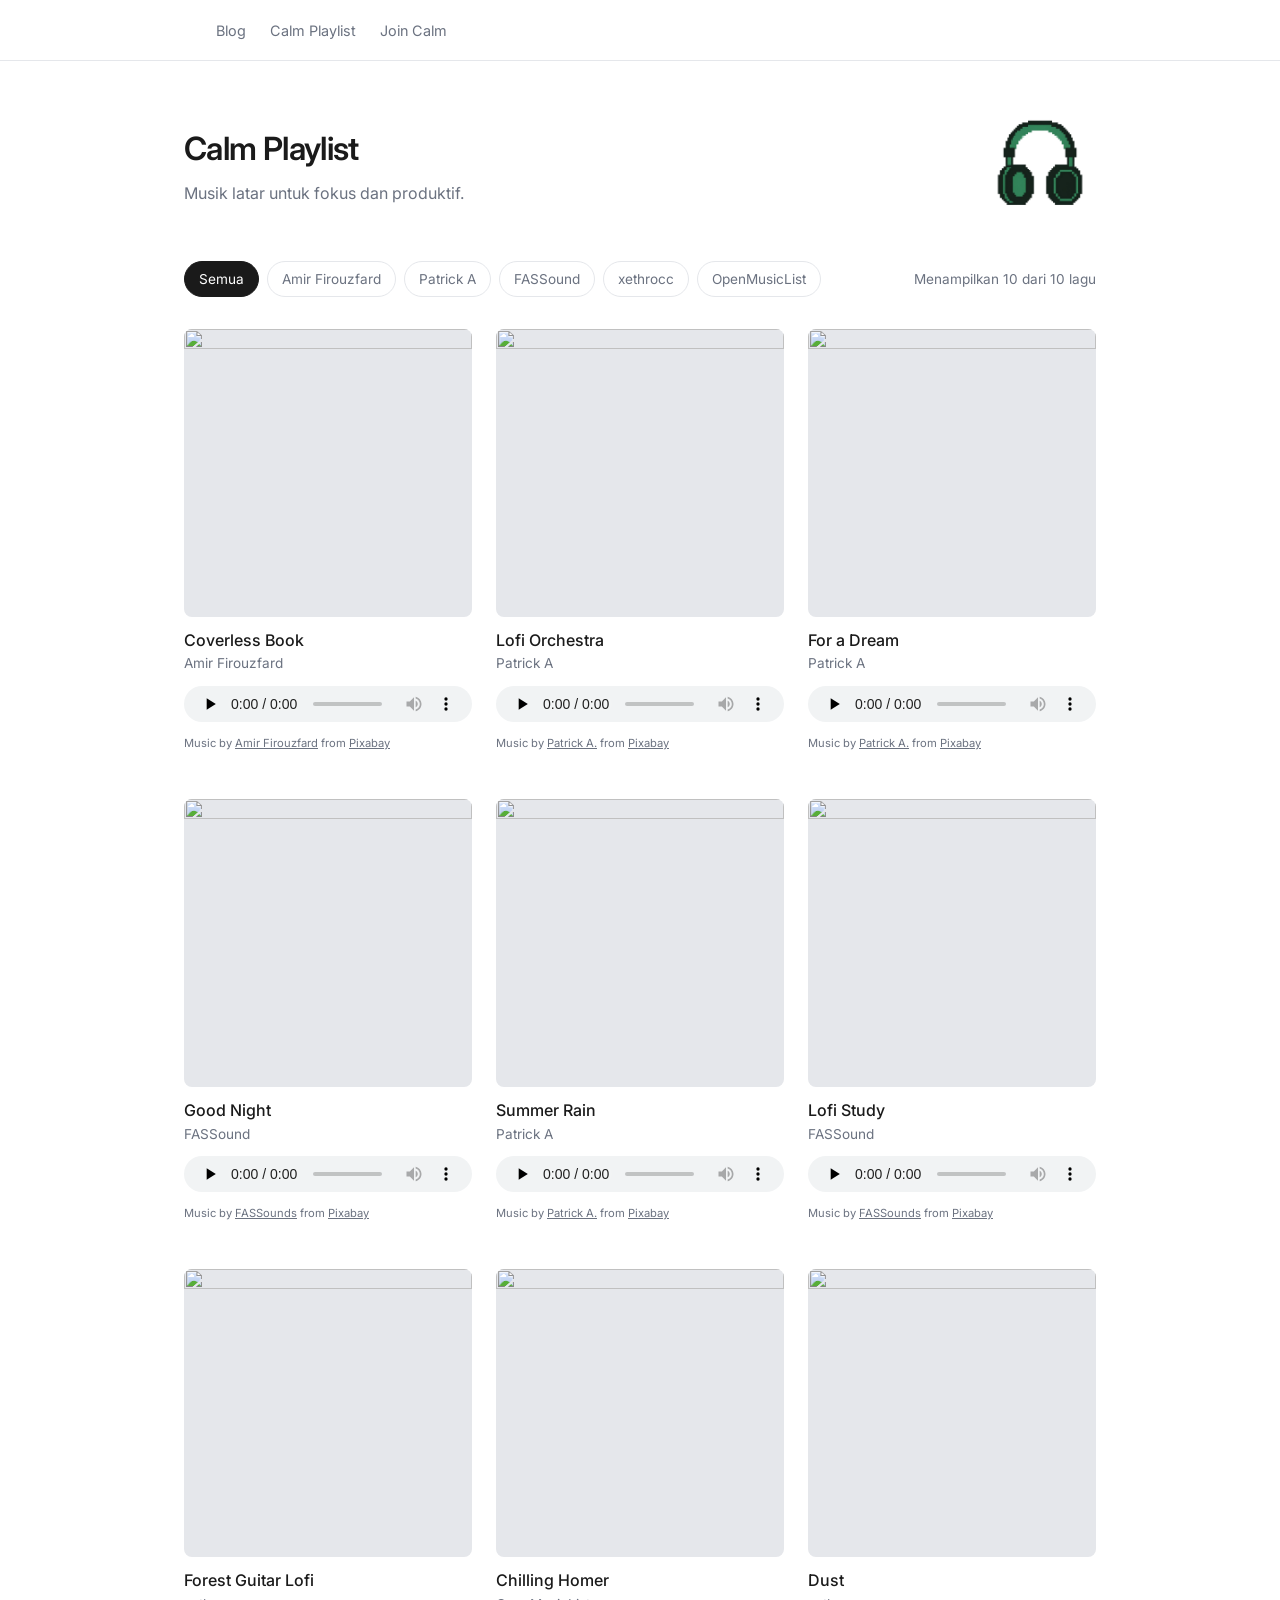
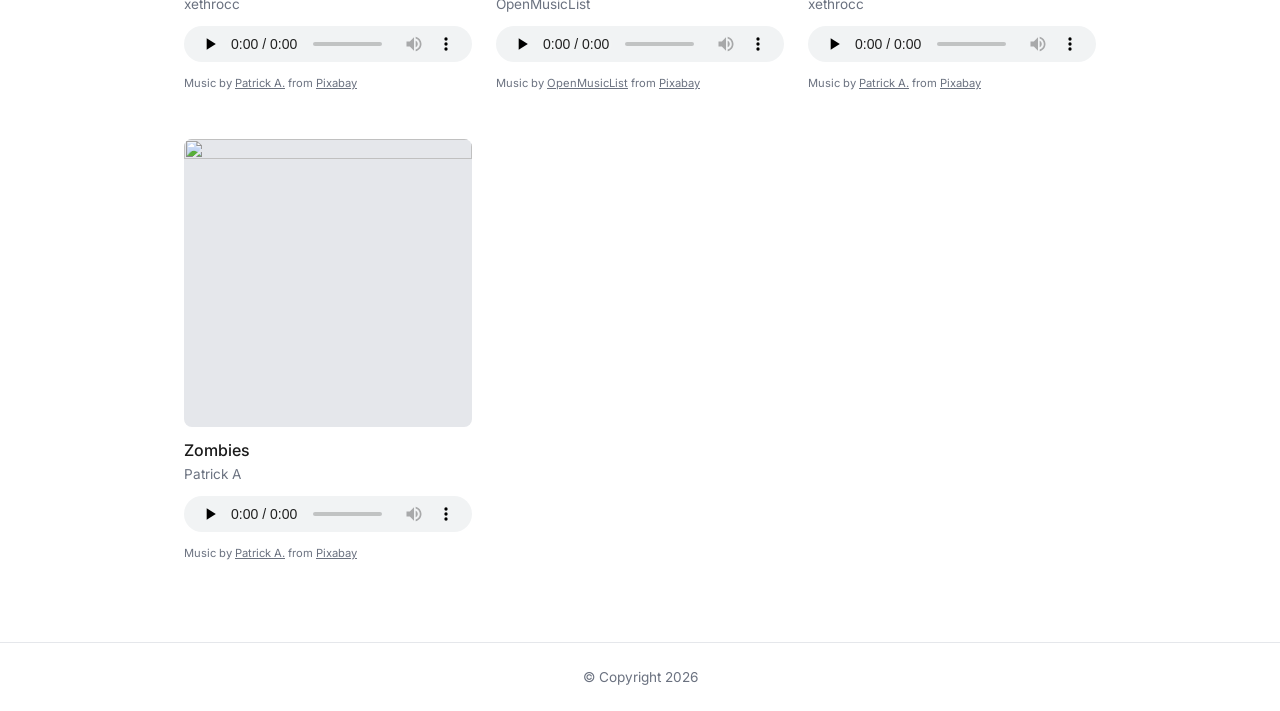
==== solution/index.html @ 6d9b3dfd "Refresh demo project from Calm Headphone to Calm Playlist" ====
<!DOCTYPE html>
<html lang="id">
  <head>
    <meta http-equiv="Content-Type" content="text/html;charset=UTF-8" />
    <meta name="viewport" content="width=device-width, initial-scale=1.0" />
    <title>Calm Playlist</title>

    <!-- Favicon -->
    <link rel="icon" href="assets/images/favicon/favicon.ico" sizes="any" />
    <link rel="icon" type="image/png" sizes="32x32" href="assets/images/favicon/favicon-32x32.png" />
    <link rel="icon" type="image/png" sizes="16x16" href="assets/images/favicon/favicon-16x16.png" />
    <link rel="apple-touch-icon" href="assets/images/favicon/apple-touch-icon.png" />
    <link rel="manifest" href="assets/images/favicon/site.webmanifest" />

    <!-- Own Styles -->
    <link rel="stylesheet" href="assets/styles/style.css" />

    <!-- Google Font -->
    <link rel="preconnect" href="https://fonts.googleapis.com" />
    <link rel="preconnect" href="https://fonts.gstatic.com" crossorigin />
    <link
      href="https://fonts.googleapis.com/css2?family=Inter:wght@400;500;600&display=swap"
      rel="stylesheet"
    />

    <!-- Own Scripts -->
    <script type="module" src="assets/scripts/script.js"></script>
  </head>
  <body>
    <a class="skip-link" href="#mainContent">Lewati ke konten utama</a>

    <header class="site-header">
      <div class="container header-content">
        <div class="brand">
          <a href="/" aria-label="Calm Playlist, kembali ke beranda">
            <img src="assets/images/calm-logo.png" alt="" />
          </a>
        </div>

        <nav aria-label="Navigasi utama">
          <ul id="navList" class="navlist">
            <li><a href="#blog">Blog</a></li>
            <li><a href="#playlist">Calm Playlist</a></li>
            <li><a href="#join">Join Calm</a></li>
          </ul>
        </nav>

        <button
          id="drawerButton"
          class="drawer-button"
          type="button"
          aria-label="Buka menu navigasi"
          aria-controls="navList"
          aria-expanded="false"
        >
          <span aria-hidden="true">☰</span>
        </button>
      </div>
    </header>

    <main id="mainContent">
      <div class="container">
        <section class="intro">
          <div>
            <h1>Calm Playlist</h1>
            <p>Musik latar untuk fokus dan produktif.</p>
          </div>

          <img
            class="intro__image"
            src="assets/images/headphone.png"
            alt=""
            width="500"
            height="500"
          />
        </section>

        <section class="toolbar" aria-labelledby="filterHeading">
          <h2 id="filterHeading" class="visually-hidden">Filter lagu berdasarkan artist</h2>

          <div id="filterBar" class="filter-bar" role="group" aria-labelledby="filterHeading"></div>
          <p id="resultInfo" class="result-info" role="status"></p>
        </section>

        <section aria-labelledby="listHeading">
          <h2 id="listHeading" class="visually-hidden">Daftar lagu</h2>

          <!-- Kosong dengan sengaja. Isinya dibuat oleh JavaScript. -->
          <div id="musicList" class="music-list"></div>
          <p id="emptyState" class="empty-state" hidden>Tidak ada lagu untuk artist ini.</p>
        </section>
      </div>
    </main>

    <footer class="site-footer">
      <div class="container">
        <p>&copy; Copyright 2026</p>
      </div>
    </footer>

    <!-- Ada di HTML sejak awal, disembunyikan dengan atribut [hidden]. -->
    <aside
      id="nowPlaying"
      class="now-playing"
      hidden
      aria-label="Sedang diputar"
      aria-live="polite"
    >
      <div class="container now-playing__content">
        <img id="nowPlayingArt" class="now-playing__art" src="" alt="" />
        <div class="now-playing__meta">
          <span id="nowPlayingLabel" class="now-playing__label">Sedang diputar</span>
          <strong id="nowPlayingTitle" class="now-playing__title"></strong>
          <span id="nowPlayingAuthor" class="now-playing__author"></span>
        </div>

        <button id="nowPlayingToggle" class="now-playing__toggle" type="button">
          <span id="nowPlayingIcon" aria-hidden="true">⏸</span>
          <span id="nowPlayingToggleText">Jeda</span>
        </button>
      </div>
    </aside>

    <!--
      See: <template>: The Content Template element
      https://developer.mozilla.org/en-US/docs/Web/HTML/Element/template
    -->
    <template id="musicItemTemplate">
      <!--
        Isi template disalin 10 kali, jadi memakai class, bukan id.
        Id harus unik dalam satu halaman.
      -->
      <article class="music-item" data-musicid="AUDIO_ID">
        <!-- alt kosong: gambar dekoratif, judulnya sudah ada sebagai teks -->
        <img class="music-item__art" src="" alt="" />
        <div class="music-item__body">
          <h3 class="music-item__title">AUDIO TITLE</h3>
          <p class="music-item__author">AUDIO AUTHOR</p>
          <audio class="music-item__audio" controls preload="none" src=""></audio>
          <p class="music-item__signature"></p>
        </div>
      </article>
    </template>
  </body>
</html>
---- solution/assets/styles/style.css ----
:root {
  --color-text: #1a1a1a;
  --color-muted: #6b7280;
  --color-line: #e5e7eb;
  --color-surface: #ffffff;
  --color-accent: #1a1a1a;

  --radius: 8px;
  --space: 16px;
}

* {
  margin: 0;
  padding: 0;
  box-sizing: border-box;
}

body {
  font-family: 'Inter', sans-serif;
  color: var(--color-text);
  background-color: var(--color-surface);
  line-height: 1.5;
}

img {
  display: block;
  max-width: 100%;
}

a {
  color: inherit;
}

:focus-visible {
  outline: 2px solid var(--color-accent);
  outline-offset: 2px;
  border-radius: 4px;
}

.skip-link {
  position: absolute;
  inset-block-start: 8px;
  inset-inline-start: 8px;
  z-index: 100; /* lihat daftar lapisan di atas */

  padding: 8px 16px;
  border-radius: var(--radius);
  color: var(--color-surface);
  background-color: var(--color-accent);
  text-decoration: none;

  transform: translateY(-200%);
}

.skip-link:focus-visible {
  transform: translateY(0);
}

.visually-hidden {
  position: absolute;
  width: 1px;
  height: 1px;
  margin: -1px;
  padding: 0;
  overflow: hidden;
  clip-path: inset(50%);
  white-space: nowrap;
}

.container {
  max-width: 960px;
  margin-inline: auto;
  padding-inline: 24px;
}

/* HEADER */
.site-header {
  border-block-end: 1px solid var(--color-line);
}

.header-content {
  display: flex;
  align-items: center;
  gap: 32px;
  padding-block: 16px;
}

.brand img {
  height: 28px;
  width: auto;
}

.navlist {
  display: flex;
  gap: 24px;
  list-style: none;
}

.navlist a {
  font-size: 0.9rem;
  color: var(--color-muted);
  text-decoration: none;
}

.navlist a:hover {
  color: var(--color-text);
}

.drawer-button {
  display: none;
  margin-inline-start: auto;
  padding: 4px 8px;
  border: 1px solid var(--color-line);
  border-radius: var(--radius);
  font-size: 1.1rem;
  background-color: transparent;
  cursor: pointer;
}

/* INTRO */
.intro {
  display: flex;
  align-items: center;
  justify-content: space-between;
  gap: 24px;

  padding-block: 48px 24px;
}

.intro__image {
  flex-shrink: 0;
  height: clamp(72px, 14vw, 112px);
  width: auto;
}

.intro h1 {
  font-size: 2rem;
  font-weight: 600;
  letter-spacing: -0.02em;
}

.intro p {
  margin-block-start: 8px;
  color: var(--color-muted);
}

/* TOOLBAR & FILTER */
.toolbar {
  display: flex;
  flex-wrap: wrap;
  align-items: center;
  justify-content: space-between;
  gap: var(--space);
  padding-block: 16px 32px;
}

.filter-bar {
  display: flex;
  flex-wrap: wrap;
  gap: 8px;
}

.filter-button {
  min-height: 36px;
  padding: 6px 14px;
  border: 1px solid var(--color-line);
  border-radius: 999px;
  font-family: inherit;
  font-size: 0.85rem;
  color: var(--color-muted);
  background-color: transparent;
  cursor: pointer;
}

/* Tanpa :not(), hover menimpa aturan tombol aktif karena spesifisitasnya lebih tinggi. */
.filter-button:not(.filter-button--active):hover {
  color: var(--color-text);
  border-color: var(--color-text);
  background-color: #f3f4f6;
}

.filter-button--active {
  color: var(--color-surface);
  background-color: var(--color-accent);
  border-color: var(--color-accent);
}

/* Tombol aktif memberi umpan balik hover ke arah berbeda */
.filter-button--active:hover {
  background-color: #404040;
  border-color: #404040;
}

.result-info {
  font-size: 0.85rem;
  color: var(--color-muted);
}

/* MUSIC LIST */
.music-list {
  display: grid;

  /* auto-fill menjaga jumlah kolom tetap sama; auto-fit akan membuat kartu melar. */
  grid-template-columns: repeat(auto-fill, minmax(240px, 1fr));
  gap: 32px 24px;

  /* Tanpa ini, tinggi kartu ikut kartu tertinggi dan berubah tiap filter diganti. */
  align-items: start;
}

/* Stacking context sendiri, agar kontrol <audio> tidak menimpa lapisan di atasnya. */
.music-item {
  position: relative;
  z-index: 1;
  isolation: isolate;
}

.music-item__art {
  width: 100%;
  aspect-ratio: 1;
  object-fit: cover;
  border-radius: var(--radius);
  background-color: var(--color-line);
}

.music-item__body {
  padding-block-start: 12px;
}

/* Judul dibatasi satu baris agar tinggi kartu tidak berubah-ubah */
.music-item__title {
  font-size: 1rem;
  font-weight: 500;
  line-height: 1.4;
  min-block-size: 1.4em;

  overflow: hidden;
  text-overflow: ellipsis;
  white-space: nowrap;
}

.music-item__author {
  margin-block-start: 2px;
  font-size: 0.85rem;
  color: var(--color-muted);
}

.music-item__audio {
  width: 100%;
  height: 36px;
  margin-block-start: 12px;
}

/* Panjang kredit berbeda tiap lagu, dibatasi dua baris agar tinggi kartu seragam. */
.music-item__signature {
  margin-block-start: 8px;
  font-size: 0.7rem;
  line-height: 1.4;
  color: var(--color-muted);

  display: -webkit-box;
  -webkit-box-orient: vertical;
  -webkit-line-clamp: 2;
  line-clamp: 2;
  overflow: hidden;
  min-block-size: 2.8em; /* 2 baris x line-height 1.4 */
}

.empty-state {
  padding-block: 48px;
  text-align: center;
  color: var(--color-muted);
}

/* NOW PLAYING */
.now-playing {
  position: fixed;
  inset-inline: 0;
  inset-block-end: 0;

  z-index: 50; /* lihat daftar lapisan di atas */
  isolation: isolate;

  background-color: var(--color-surface);
  border-block-start: 1px solid var(--color-line);
  box-shadow: 0 -1px 0 var(--color-line);
}

.now-playing__content {
  display: flex;
  align-items: center;
  gap: 12px;
  padding-block: 12px;
}

.now-playing__toggle {
  display: inline-flex;
  align-items: center;
  gap: 8px;

  margin-inline-start: auto;
  min-height: 36px;
  padding: 6px 16px;

  border: 1px solid var(--color-line);
  border-radius: 999px;

  font-family: inherit;
  font-size: 0.85rem;
  color: var(--color-text);
  background-color: transparent;
  cursor: pointer;
}

.now-playing__toggle:hover {
  border-color: var(--color-text);
  background-color: #f3f4f6;
}

.now-playing__art {
  width: 44px;
  height: 44px;
  object-fit: cover;
  border-radius: 6px;
  background-color: var(--color-line);
}

.now-playing__meta {
  display: flex;
  flex-direction: column;
  min-width: 0;
}

.now-playing__label {
  font-size: 0.7rem;
  text-transform: uppercase;
  letter-spacing: 0.06em;
  color: var(--color-muted);
}

.now-playing__title {
  font-size: 0.95rem;
  font-weight: 500;
}

.now-playing__author {
  font-size: 0.8rem;
  color: var(--color-muted);
}

/* Memberi ruang agar konten terakhir tidak tertutup Now Playing bar */
body.has-now-playing {
  padding-block-end: 88px;
}

/* FOOTER */
.site-footer {
  margin-block-start: 64px;
  padding-block: 24px;
  border-block-start: 1px solid var(--color-line);
  font-size: 0.85rem;
  color: var(--color-muted);
  text-align: center;
}

@media screen and (width <= 700px) {
  .drawer-button {
    display: inline-block;
  }

  .navlist {
    position: fixed;
    inset-block: 0 auto;
    inset-inline-start: 0;

    flex-direction: column;
    gap: 0;
    width: 220px;
    min-height: 100vh;
    padding: 24px;

    background-color: var(--color-surface);
    border-inline-end: 1px solid var(--color-line);

    /* lihat daftar lapisan di atas */
    z-index: 60;

    transform: translateX(-100%);
    transition: transform 200ms ease-in-out, visibility 200ms;

    /* Mengeluarkan link dari urutan Tab saat drawer tertutup. */
    visibility: hidden;
  }

  .navlist a {
    display: block;
    padding-block: 12px;
  }

  .navlist.open {
    transform: translateX(0);
    visibility: visible;
  }

  .toolbar {
    flex-direction: column;
    align-items: flex-start;
  }
}

@media (prefers-reduced-motion: reduce) {
  .navlist {
    transition: none;
  }
}
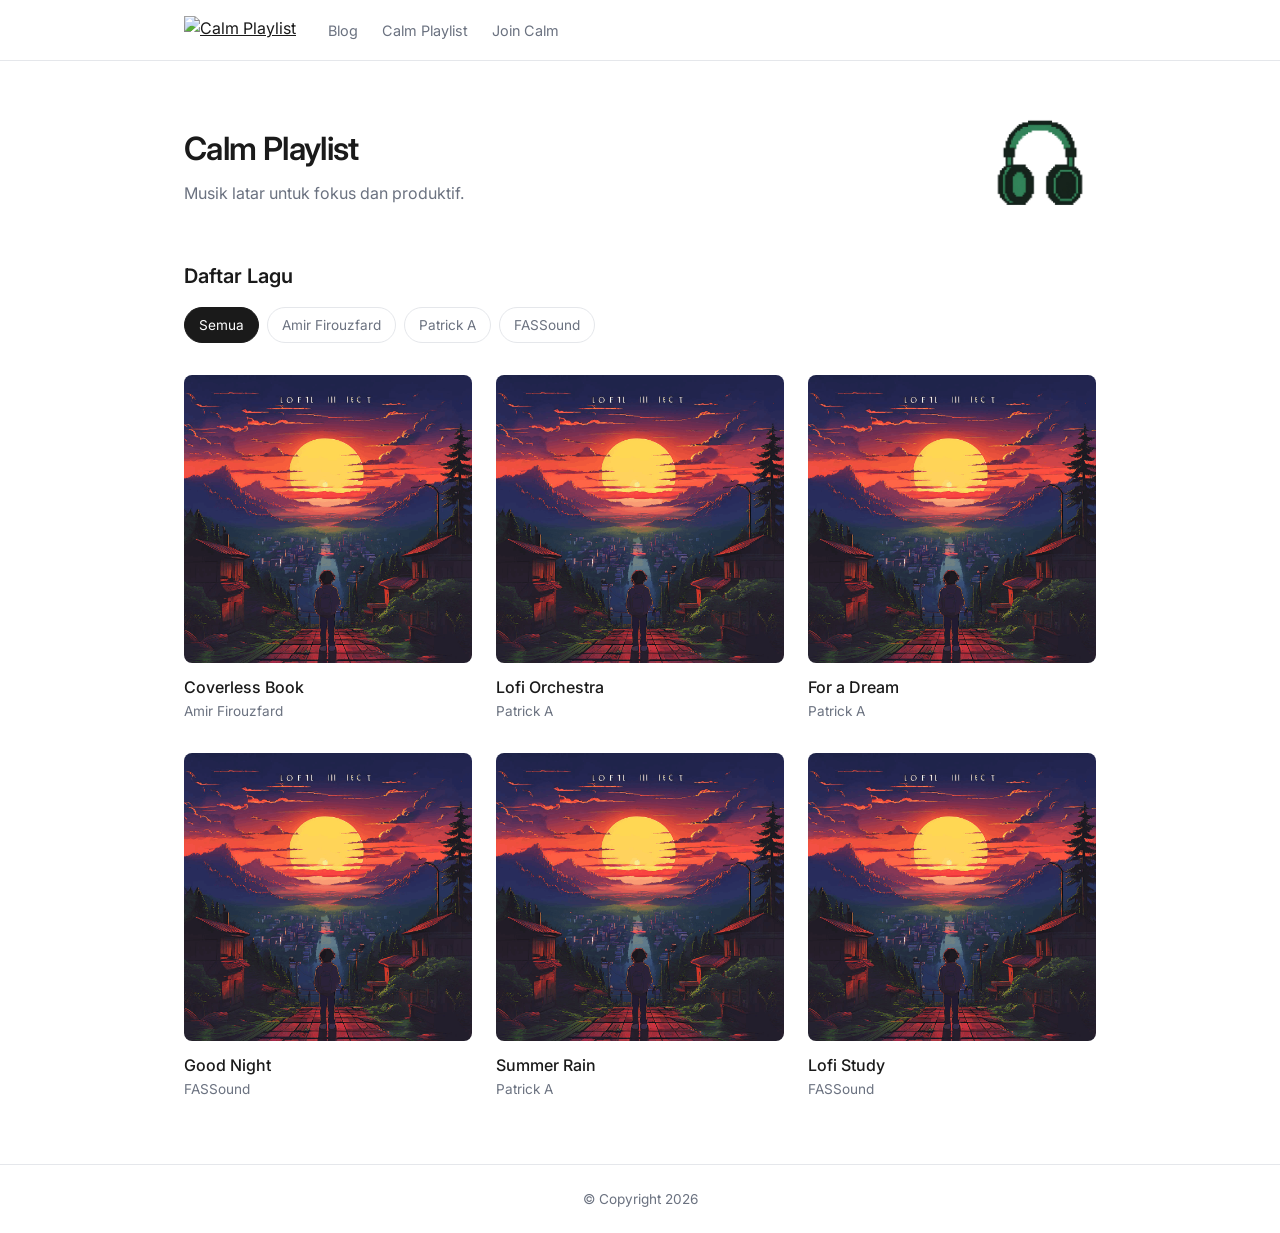
==== commit ddd22f97: "Refresh demo project from Calm Headphone to Calm Playlist" ====
--- a/solution/index.html
+++ b/solution/index.html
@@ -24,16 +24,14 @@
     />
 
     <!-- Own Scripts -->
-    <script type="module" src="assets/scripts/script.js"></script>
+    <script defer src="assets/scripts/script.js"></script>
   </head>
   <body>
-    <a class="skip-link" href="#mainContent">Lewati ke konten utama</a>
-
     <header class="site-header">
       <div class="container header-content">
         <div class="brand">
-          <a href="/" aria-label="Calm Playlist, kembali ke beranda">
-            <img src="assets/images/calm-logo.png" alt="" />
+          <a href="/">
+            <img src="assets/images/calm-logo.png" alt="Calm Playlist" />
           </a>
         </div>
 
@@ -58,8 +56,9 @@
       </div>
     </header>
 
-    <main id="mainContent">
+    <main>
       <div class="container">
+        <!-- Dua kolom: teks di kiri, gambar di kanan -->
         <section class="intro">
           <div>
             <h1>Calm Playlist</h1>
@@ -75,19 +74,90 @@
           />
         </section>
 
-        <section class="toolbar" aria-labelledby="filterHeading">
-          <h2 id="filterHeading" class="visually-hidden">Filter lagu berdasarkan artist</h2>
+        <section id="playlist" aria-labelledby="listHeading">
+          <h2 id="listHeading" class="section-title">Daftar Lagu</h2>
 
-          <div id="filterBar" class="filter-bar" role="group" aria-labelledby="filterHeading"></div>
-          <p id="resultInfo" class="result-info" role="status"></p>
-        </section>
+          <!-- Daftar filter, ditata berdampingan -->
+          <div
+            id="filterBar"
+            class="filter-bar"
+            role="group"
+            aria-label="Filter lagu berdasarkan author"
+          >
+            <button
+              class="filter-button filter-button--active"
+              type="button"
+              data-author="all"
+              aria-pressed="true"
+            >
+              Semua
+            </button>
+            <button
+              class="filter-button"
+              type="button"
+              data-author="Amir Firouzfard"
+              aria-pressed="false"
+            >
+              Amir Firouzfard
+            </button>
+            <button class="filter-button" type="button" data-author="Patrick A" aria-pressed="false">
+              Patrick A
+            </button>
+            <button class="filter-button" type="button" data-author="FASSound" aria-pressed="false">
+              FASSound
+            </button>
+          </div>
 
-        <section aria-labelledby="listHeading">
-          <h2 id="listHeading" class="visually-hidden">Daftar lagu</h2>
+          <!-- Daftar musik, ditata menjadi beberapa kolom -->
+          <div class="music-list">
+            <article class="music-item">
+              <img class="music-item__art" src="assets/images/cover.png" alt="" />
+              <div class="music-item__body">
+                <h3 class="music-item__title">Coverless Book</h3>
+                <p class="music-item__author">Amir Firouzfard</p>
+              </div>
+            </article>
 
-          <!-- Kosong dengan sengaja. Isinya dibuat oleh JavaScript. -->
-          <div id="musicList" class="music-list"></div>
-          <p id="emptyState" class="empty-state" hidden>Tidak ada lagu untuk artist ini.</p>
+            <article class="music-item">
+              <img class="music-item__art" src="assets/images/cover.png" alt="" />
+              <div class="music-item__body">
+                <h3 class="music-item__title">Lofi Orchestra</h3>
+                <p class="music-item__author">Patrick A</p>
+              </div>
+            </article>
+
+            <article class="music-item">
+              <img class="music-item__art" src="assets/images/cover.png" alt="" />
+              <div class="music-item__body">
+                <h3 class="music-item__title">For a Dream</h3>
+                <p class="music-item__author">Patrick A</p>
+              </div>
+            </article>
+
+            <article class="music-item">
+              <img class="music-item__art" src="assets/images/cover.png" alt="" />
+              <div class="music-item__body">
+                <h3 class="music-item__title">Good Night</h3>
+                <p class="music-item__author">FASSound</p>
+              </div>
+            </article>
+
+            <article class="music-item">
+              <img class="music-item__art" src="assets/images/cover.png" alt="" />
+              <div class="music-item__body">
+                <h3 class="music-item__title">Summer Rain</h3>
+                <p class="music-item__author">Patrick A</p>
+              </div>
+            </article>
+
+            <article class="music-item">
+              <img class="music-item__art" src="assets/images/cover.png" alt="" />
+              <div class="music-item__body">
+                <h3 class="music-item__title">Lofi Study</h3>
+                <p class="music-item__author">FASSound</p>
+              </div>
+            </article>
+          </div>
         </section>
       </div>
     </main>
@@ -97,49 +167,5 @@
         <p>&copy; Copyright 2026</p>
       </div>
     </footer>
-
-    <!-- Ada di HTML sejak awal, disembunyikan dengan atribut [hidden]. -->
-    <aside
-      id="nowPlaying"
-      class="now-playing"
-      hidden
-      aria-label="Sedang diputar"
-      aria-live="polite"
-    >
-      <div class="container now-playing__content">
-        <img id="nowPlayingArt" class="now-playing__art" src="" alt="" />
-        <div class="now-playing__meta">
-          <span id="nowPlayingLabel" class="now-playing__label">Sedang diputar</span>
-          <strong id="nowPlayingTitle" class="now-playing__title"></strong>
-          <span id="nowPlayingAuthor" class="now-playing__author"></span>
-        </div>
-
-        <button id="nowPlayingToggle" class="now-playing__toggle" type="button">
-          <span id="nowPlayingIcon" aria-hidden="true">⏸</span>
-          <span id="nowPlayingToggleText">Jeda</span>
-        </button>
-      </div>
-    </aside>
-
-    <!--
-      See: <template>: The Content Template element
-      https://developer.mozilla.org/en-US/docs/Web/HTML/Element/template
-    -->
-    <template id="musicItemTemplate">
-      <!--
-        Isi template disalin 10 kali, jadi memakai class, bukan id.
-        Id harus unik dalam satu halaman.
-      -->
-      <article class="music-item" data-musicid="AUDIO_ID">
-        <!-- alt kosong: gambar dekoratif, judulnya sudah ada sebagai teks -->
-        <img class="music-item__art" src="" alt="" />
-        <div class="music-item__body">
-          <h3 class="music-item__title">AUDIO TITLE</h3>
-          <p class="music-item__author">AUDIO AUTHOR</p>
-          <audio class="music-item__audio" controls preload="none" src=""></audio>
-          <p class="music-item__signature"></p>
-        </div>
-      </article>
-    </template>
   </body>
 </html>
--- a/solution/assets/styles/style.css
+++ b/solution/assets/styles/style.css
@@ -6,7 +6,6 @@
   --color-accent: #1a1a1a;
 
   --radius: 8px;
-  --space: 16px;
 }
 
 * {
@@ -35,36 +34,6 @@
   outline: 2px solid var(--color-accent);
   outline-offset: 2px;
   border-radius: 4px;
-}
-
-.skip-link {
-  position: absolute;
-  inset-block-start: 8px;
-  inset-inline-start: 8px;
-  z-index: 100; /* lihat daftar lapisan di atas */
-
-  padding: 8px 16px;
-  border-radius: var(--radius);
-  color: var(--color-surface);
-  background-color: var(--color-accent);
-  text-decoration: none;
-
-  transform: translateY(-200%);
-}
-
-.skip-link:focus-visible {
-  transform: translateY(0);
-}
-
-.visually-hidden {
-  position: absolute;
-  width: 1px;
-  height: 1px;
-  margin: -1px;
-  padding: 0;
-  overflow: hidden;
-  clip-path: inset(50%);
-  white-space: nowrap;
 }
 
 .container {
@@ -144,20 +113,19 @@
   color: var(--color-muted);
 }
 
-/* TOOLBAR & FILTER */
-.toolbar {
-  display: flex;
-  flex-wrap: wrap;
-  align-items: center;
-  justify-content: space-between;
-  gap: var(--space);
-  padding-block: 16px 32px;
+/* FILTER */
+.section-title {
+  font-size: 1.25rem;
+  font-weight: 600;
+  padding-block: 16px 0;
 }
 
 .filter-bar {
   display: flex;
   flex-wrap: wrap;
   gap: 8px;
+
+  padding-block: 16px 32px;
 }
 
 .filter-button {
@@ -191,11 +159,6 @@
   border-color: #404040;
 }
 
-.result-info {
-  font-size: 0.85rem;
-  color: var(--color-muted);
-}
-
 /* MUSIC LIST */
 .music-list {
   display: grid;
@@ -204,15 +167,8 @@
   grid-template-columns: repeat(auto-fill, minmax(240px, 1fr));
   gap: 32px 24px;
 
-  /* Tanpa ini, tinggi kartu ikut kartu tertinggi dan berubah tiap filter diganti. */
+  /* Tanpa ini, tinggi setiap kartu ikut kartu tertinggi dalam satu baris. */
   align-items: start;
-}
-
-/* Stacking context sendiri, agar kontrol <audio> tidak menimpa lapisan di atasnya. */
-.music-item {
-  position: relative;
-  z-index: 1;
-  isolation: isolate;
 }
 
 .music-item__art {
@@ -227,130 +183,15 @@
   padding-block-start: 12px;
 }
 
-/* Judul dibatasi satu baris agar tinggi kartu tidak berubah-ubah */
 .music-item__title {
   font-size: 1rem;
   font-weight: 500;
-  line-height: 1.4;
-  min-block-size: 1.4em;
-
-  overflow: hidden;
-  text-overflow: ellipsis;
-  white-space: nowrap;
 }
 
 .music-item__author {
   margin-block-start: 2px;
   font-size: 0.85rem;
   color: var(--color-muted);
-}
-
-.music-item__audio {
-  width: 100%;
-  height: 36px;
-  margin-block-start: 12px;
-}
-
-/* Panjang kredit berbeda tiap lagu, dibatasi dua baris agar tinggi kartu seragam. */
-.music-item__signature {
-  margin-block-start: 8px;
-  font-size: 0.7rem;
-  line-height: 1.4;
-  color: var(--color-muted);
-
-  display: -webkit-box;
-  -webkit-box-orient: vertical;
-  -webkit-line-clamp: 2;
-  line-clamp: 2;
-  overflow: hidden;
-  min-block-size: 2.8em; /* 2 baris x line-height 1.4 */
-}
-
-.empty-state {
-  padding-block: 48px;
-  text-align: center;
-  color: var(--color-muted);
-}
-
-/* NOW PLAYING */
-.now-playing {
-  position: fixed;
-  inset-inline: 0;
-  inset-block-end: 0;
-
-  z-index: 50; /* lihat daftar lapisan di atas */
-  isolation: isolate;
-
-  background-color: var(--color-surface);
-  border-block-start: 1px solid var(--color-line);
-  box-shadow: 0 -1px 0 var(--color-line);
-}
-
-.now-playing__content {
-  display: flex;
-  align-items: center;
-  gap: 12px;
-  padding-block: 12px;
-}
-
-.now-playing__toggle {
-  display: inline-flex;
-  align-items: center;
-  gap: 8px;
-
-  margin-inline-start: auto;
-  min-height: 36px;
-  padding: 6px 16px;
-
-  border: 1px solid var(--color-line);
-  border-radius: 999px;
-
-  font-family: inherit;
-  font-size: 0.85rem;
-  color: var(--color-text);
-  background-color: transparent;
-  cursor: pointer;
-}
-
-.now-playing__toggle:hover {
-  border-color: var(--color-text);
-  background-color: #f3f4f6;
-}
-
-.now-playing__art {
-  width: 44px;
-  height: 44px;
-  object-fit: cover;
-  border-radius: 6px;
-  background-color: var(--color-line);
-}
-
-.now-playing__meta {
-  display: flex;
-  flex-direction: column;
-  min-width: 0;
-}
-
-.now-playing__label {
-  font-size: 0.7rem;
-  text-transform: uppercase;
-  letter-spacing: 0.06em;
-  color: var(--color-muted);
-}
-
-.now-playing__title {
-  font-size: 0.95rem;
-  font-weight: 500;
-}
-
-.now-playing__author {
-  font-size: 0.8rem;
-  color: var(--color-muted);
-}
-
-/* Memberi ruang agar konten terakhir tidak tertutup Now Playing bar */
-body.has-now-playing {
-  padding-block-end: 88px;
 }
 
 /* FOOTER */
@@ -382,7 +223,7 @@
     background-color: var(--color-surface);
     border-inline-end: 1px solid var(--color-line);
 
-    /* lihat daftar lapisan di atas */
+    /* Drawer harus berada di atas konten halaman */
     z-index: 60;
 
     transform: translateX(-100%);
@@ -401,11 +242,6 @@
     transform: translateX(0);
     visibility: visible;
   }
-
-  .toolbar {
-    flex-direction: column;
-    align-items: flex-start;
-  }
 }
 
 @media (prefers-reduced-motion: reduce) {
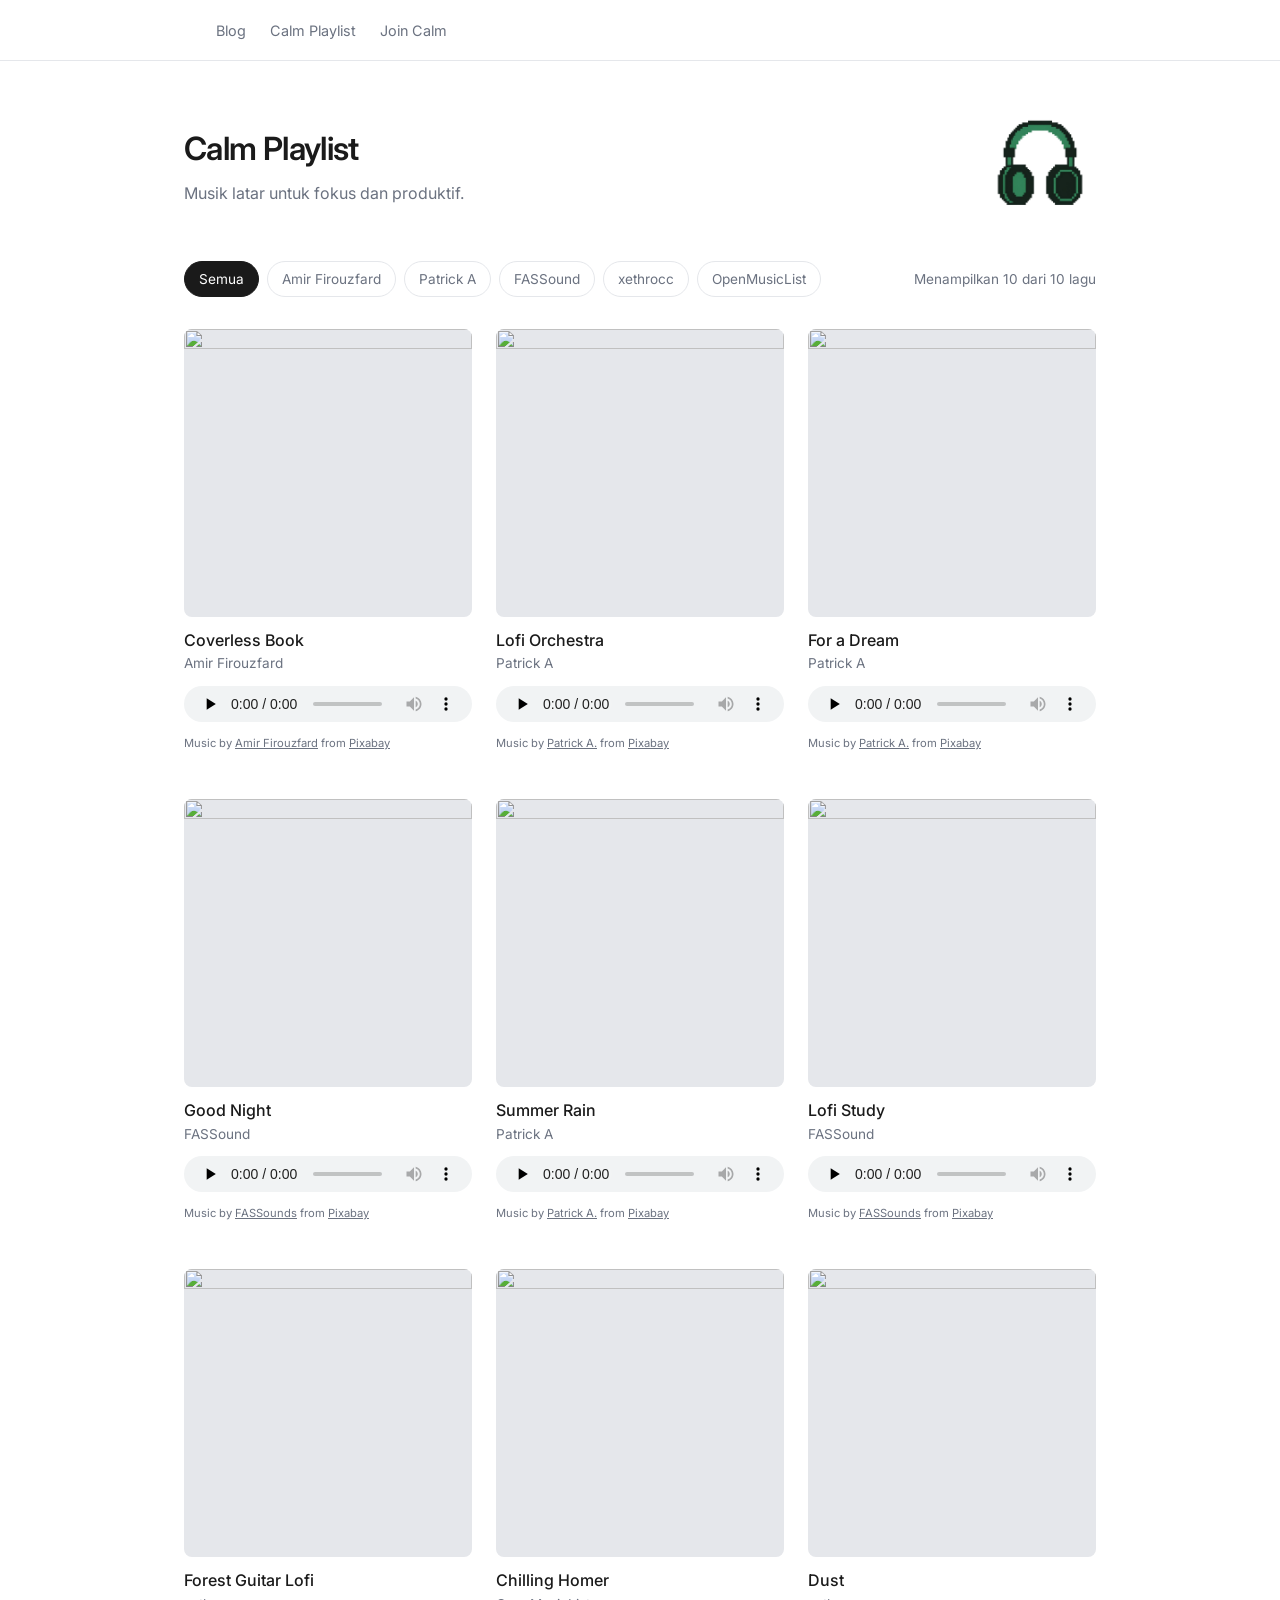
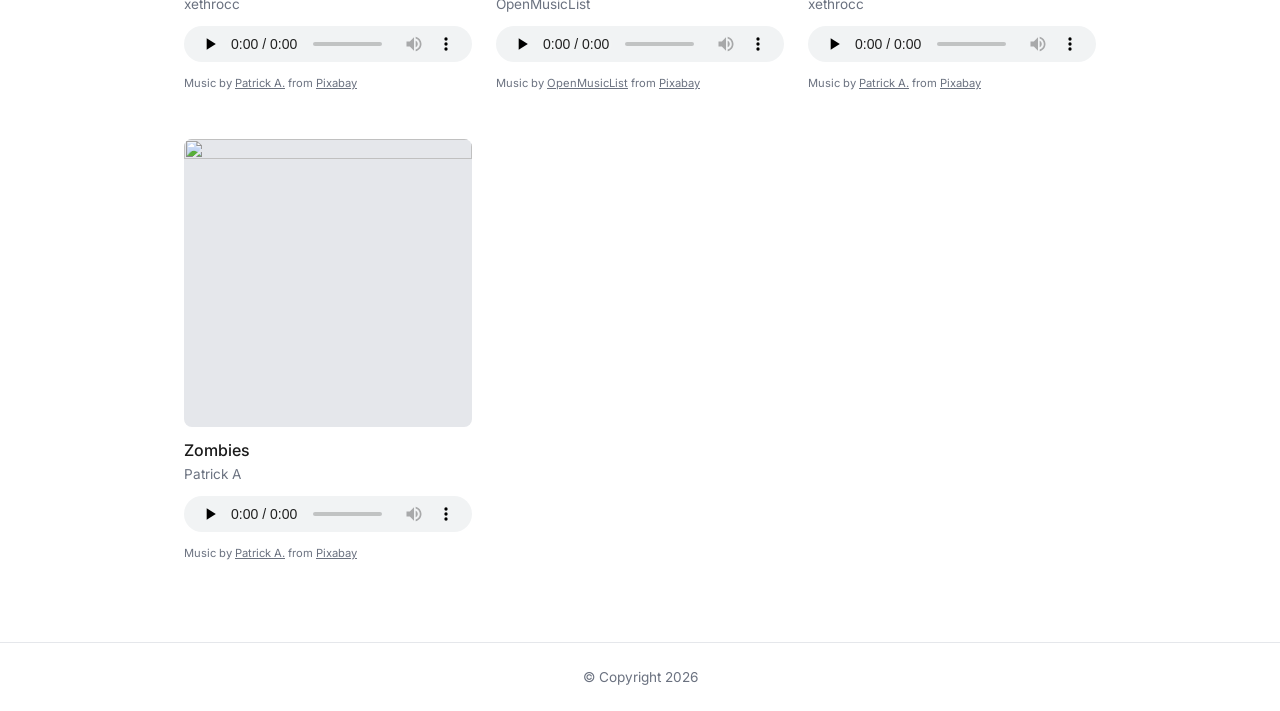
==== commit 4f89d5ca: "Merge pull request #5 from dicodingacademy/feat/calm-playlist-interaction-demo Refresh demo project " ====
--- a/solution/index.html
+++ b/solution/index.html
@@ -24,14 +24,16 @@
     />
 
     <!-- Own Scripts -->
-    <script defer src="assets/scripts/script.js"></script>
+    <script type="module" src="assets/scripts/script.js"></script>
   </head>
   <body>
+    <a class="skip-link" href="#mainContent">Lewati ke konten utama</a>
+
     <header class="site-header">
       <div class="container header-content">
         <div class="brand">
-          <a href="/">
-            <img src="assets/images/calm-logo.png" alt="Calm Playlist" />
+          <a href="/" aria-label="Calm Playlist, kembali ke beranda">
+            <img src="assets/images/calm-logo.png" alt="" />
           </a>
         </div>
 
@@ -56,9 +58,8 @@
       </div>
     </header>
 
-    <main>
+    <main id="mainContent">
       <div class="container">
-        <!-- Dua kolom: teks di kiri, gambar di kanan -->
         <section class="intro">
           <div>
             <h1>Calm Playlist</h1>
@@ -74,90 +75,19 @@
           />
         </section>
 
-        <section id="playlist" aria-labelledby="listHeading">
-          <h2 id="listHeading" class="section-title">Daftar Lagu</h2>
+        <section class="toolbar" aria-labelledby="filterHeading">
+          <h2 id="filterHeading" class="visually-hidden">Filter lagu berdasarkan artist</h2>
 
-          <!-- Daftar filter, ditata berdampingan -->
-          <div
-            id="filterBar"
-            class="filter-bar"
-            role="group"
-            aria-label="Filter lagu berdasarkan author"
-          >
-            <button
-              class="filter-button filter-button--active"
-              type="button"
-              data-author="all"
-              aria-pressed="true"
-            >
-              Semua
-            </button>
-            <button
-              class="filter-button"
-              type="button"
-              data-author="Amir Firouzfard"
-              aria-pressed="false"
-            >
-              Amir Firouzfard
-            </button>
-            <button class="filter-button" type="button" data-author="Patrick A" aria-pressed="false">
-              Patrick A
-            </button>
-            <button class="filter-button" type="button" data-author="FASSound" aria-pressed="false">
-              FASSound
-            </button>
-          </div>
+          <div id="filterBar" class="filter-bar" role="group" aria-labelledby="filterHeading"></div>
+          <p id="resultInfo" class="result-info" role="status"></p>
+        </section>
 
-          <!-- Daftar musik, ditata menjadi beberapa kolom -->
-          <div class="music-list">
-            <article class="music-item">
-              <img class="music-item__art" src="assets/images/cover.png" alt="" />
-              <div class="music-item__body">
-                <h3 class="music-item__title">Coverless Book</h3>
-                <p class="music-item__author">Amir Firouzfard</p>
-              </div>
-            </article>
+        <section aria-labelledby="listHeading">
+          <h2 id="listHeading" class="visually-hidden">Daftar lagu</h2>
 
-            <article class="music-item">
-              <img class="music-item__art" src="assets/images/cover.png" alt="" />
-              <div class="music-item__body">
-                <h3 class="music-item__title">Lofi Orchestra</h3>
-                <p class="music-item__author">Patrick A</p>
-              </div>
-            </article>
-
-            <article class="music-item">
-              <img class="music-item__art" src="assets/images/cover.png" alt="" />
-              <div class="music-item__body">
-                <h3 class="music-item__title">For a Dream</h3>
-                <p class="music-item__author">Patrick A</p>
-              </div>
-            </article>
-
-            <article class="music-item">
-              <img class="music-item__art" src="assets/images/cover.png" alt="" />
-              <div class="music-item__body">
-                <h3 class="music-item__title">Good Night</h3>
-                <p class="music-item__author">FASSound</p>
-              </div>
-            </article>
-
-            <article class="music-item">
-              <img class="music-item__art" src="assets/images/cover.png" alt="" />
-              <div class="music-item__body">
-                <h3 class="music-item__title">Summer Rain</h3>
-                <p class="music-item__author">Patrick A</p>
-              </div>
-            </article>
-
-            <article class="music-item">
-              <img class="music-item__art" src="assets/images/cover.png" alt="" />
-              <div class="music-item__body">
-                <h3 class="music-item__title">Lofi Study</h3>
-                <p class="music-item__author">FASSound</p>
-              </div>
-            </article>
-          </div>
+          <!-- Kosong dengan sengaja. Isinya dibuat oleh JavaScript. -->
+          <div id="musicList" class="music-list"></div>
+          <p id="emptyState" class="empty-state" hidden>Tidak ada lagu untuk artist ini.</p>
         </section>
       </div>
     </main>
@@ -167,5 +97,49 @@
         <p>&copy; Copyright 2026</p>
       </div>
     </footer>
+
+    <!-- Ada di HTML sejak awal, disembunyikan dengan atribut [hidden]. -->
+    <aside
+      id="nowPlaying"
+      class="now-playing"
+      hidden
+      aria-label="Sedang diputar"
+      aria-live="polite"
+    >
+      <div class="container now-playing__content">
+        <img id="nowPlayingArt" class="now-playing__art" src="" alt="" />
+        <div class="now-playing__meta">
+          <span id="nowPlayingLabel" class="now-playing__label">Sedang diputar</span>
+          <strong id="nowPlayingTitle" class="now-playing__title"></strong>
+          <span id="nowPlayingAuthor" class="now-playing__author"></span>
+        </div>
+
+        <button id="nowPlayingToggle" class="now-playing__toggle" type="button">
+          <span id="nowPlayingIcon" aria-hidden="true">⏸</span>
+          <span id="nowPlayingToggleText">Jeda</span>
+        </button>
+      </div>
+    </aside>
+
+    <!--
+      See: <template>: The Content Template element
+      https://developer.mozilla.org/en-US/docs/Web/HTML/Element/template
+    -->
+    <template id="musicItemTemplate">
+      <!--
+        Isi template disalin 10 kali, jadi memakai class, bukan id.
+        Id harus unik dalam satu halaman.
+      -->
+      <article class="music-item" data-musicid="AUDIO_ID">
+        <!-- alt kosong: gambar dekoratif, judulnya sudah ada sebagai teks -->
+        <img class="music-item__art" src="" alt="" />
+        <div class="music-item__body">
+          <h3 class="music-item__title">AUDIO TITLE</h3>
+          <p class="music-item__author">AUDIO AUTHOR</p>
+          <audio class="music-item__audio" controls preload="none" src=""></audio>
+          <p class="music-item__signature"></p>
+        </div>
+      </article>
+    </template>
   </body>
 </html>
--- a/solution/assets/styles/style.css
+++ b/solution/assets/styles/style.css
@@ -6,6 +6,7 @@
   --color-accent: #1a1a1a;
 
   --radius: 8px;
+  --space: 16px;
 }
 
 * {
@@ -34,6 +35,36 @@
   outline: 2px solid var(--color-accent);
   outline-offset: 2px;
   border-radius: 4px;
+}
+
+.skip-link {
+  position: absolute;
+  inset-block-start: 8px;
+  inset-inline-start: 8px;
+  z-index: 100; /* lihat daftar lapisan di atas */
+
+  padding: 8px 16px;
+  border-radius: var(--radius);
+  color: var(--color-surface);
+  background-color: var(--color-accent);
+  text-decoration: none;
+
+  transform: translateY(-200%);
+}
+
+.skip-link:focus-visible {
+  transform: translateY(0);
+}
+
+.visually-hidden {
+  position: absolute;
+  width: 1px;
+  height: 1px;
+  margin: -1px;
+  padding: 0;
+  overflow: hidden;
+  clip-path: inset(50%);
+  white-space: nowrap;
 }
 
 .container {
@@ -113,19 +144,20 @@
   color: var(--color-muted);
 }
 
-/* FILTER */
-.section-title {
-  font-size: 1.25rem;
-  font-weight: 600;
-  padding-block: 16px 0;
+/* TOOLBAR & FILTER */
+.toolbar {
+  display: flex;
+  flex-wrap: wrap;
+  align-items: center;
+  justify-content: space-between;
+  gap: var(--space);
+  padding-block: 16px 32px;
 }
 
 .filter-bar {
   display: flex;
   flex-wrap: wrap;
   gap: 8px;
-
-  padding-block: 16px 32px;
 }
 
 .filter-button {
@@ -159,6 +191,11 @@
   border-color: #404040;
 }
 
+.result-info {
+  font-size: 0.85rem;
+  color: var(--color-muted);
+}
+
 /* MUSIC LIST */
 .music-list {
   display: grid;
@@ -167,8 +204,15 @@
   grid-template-columns: repeat(auto-fill, minmax(240px, 1fr));
   gap: 32px 24px;
 
-  /* Tanpa ini, tinggi setiap kartu ikut kartu tertinggi dalam satu baris. */
+  /* Tanpa ini, tinggi kartu ikut kartu tertinggi dan berubah tiap filter diganti. */
   align-items: start;
+}
+
+/* Stacking context sendiri, agar kontrol <audio> tidak menimpa lapisan di atasnya. */
+.music-item {
+  position: relative;
+  z-index: 1;
+  isolation: isolate;
 }
 
 .music-item__art {
@@ -183,15 +227,130 @@
   padding-block-start: 12px;
 }
 
+/* Judul dibatasi satu baris agar tinggi kartu tidak berubah-ubah */
 .music-item__title {
   font-size: 1rem;
   font-weight: 500;
+  line-height: 1.4;
+  min-block-size: 1.4em;
+
+  overflow: hidden;
+  text-overflow: ellipsis;
+  white-space: nowrap;
 }
 
 .music-item__author {
   margin-block-start: 2px;
   font-size: 0.85rem;
   color: var(--color-muted);
+}
+
+.music-item__audio {
+  width: 100%;
+  height: 36px;
+  margin-block-start: 12px;
+}
+
+/* Panjang kredit berbeda tiap lagu, dibatasi dua baris agar tinggi kartu seragam. */
+.music-item__signature {
+  margin-block-start: 8px;
+  font-size: 0.7rem;
+  line-height: 1.4;
+  color: var(--color-muted);
+
+  display: -webkit-box;
+  -webkit-box-orient: vertical;
+  -webkit-line-clamp: 2;
+  line-clamp: 2;
+  overflow: hidden;
+  min-block-size: 2.8em; /* 2 baris x line-height 1.4 */
+}
+
+.empty-state {
+  padding-block: 48px;
+  text-align: center;
+  color: var(--color-muted);
+}
+
+/* NOW PLAYING */
+.now-playing {
+  position: fixed;
+  inset-inline: 0;
+  inset-block-end: 0;
+
+  z-index: 50; /* lihat daftar lapisan di atas */
+  isolation: isolate;
+
+  background-color: var(--color-surface);
+  border-block-start: 1px solid var(--color-line);
+  box-shadow: 0 -1px 0 var(--color-line);
+}
+
+.now-playing__content {
+  display: flex;
+  align-items: center;
+  gap: 12px;
+  padding-block: 12px;
+}
+
+.now-playing__toggle {
+  display: inline-flex;
+  align-items: center;
+  gap: 8px;
+
+  margin-inline-start: auto;
+  min-height: 36px;
+  padding: 6px 16px;
+
+  border: 1px solid var(--color-line);
+  border-radius: 999px;
+
+  font-family: inherit;
+  font-size: 0.85rem;
+  color: var(--color-text);
+  background-color: transparent;
+  cursor: pointer;
+}
+
+.now-playing__toggle:hover {
+  border-color: var(--color-text);
+  background-color: #f3f4f6;
+}
+
+.now-playing__art {
+  width: 44px;
+  height: 44px;
+  object-fit: cover;
+  border-radius: 6px;
+  background-color: var(--color-line);
+}
+
+.now-playing__meta {
+  display: flex;
+  flex-direction: column;
+  min-width: 0;
+}
+
+.now-playing__label {
+  font-size: 0.7rem;
+  text-transform: uppercase;
+  letter-spacing: 0.06em;
+  color: var(--color-muted);
+}
+
+.now-playing__title {
+  font-size: 0.95rem;
+  font-weight: 500;
+}
+
+.now-playing__author {
+  font-size: 0.8rem;
+  color: var(--color-muted);
+}
+
+/* Memberi ruang agar konten terakhir tidak tertutup Now Playing bar */
+body.has-now-playing {
+  padding-block-end: 88px;
 }
 
 /* FOOTER */
@@ -223,7 +382,7 @@
     background-color: var(--color-surface);
     border-inline-end: 1px solid var(--color-line);
 
-    /* Drawer harus berada di atas konten halaman */
+    /* lihat daftar lapisan di atas */
     z-index: 60;
 
     transform: translateX(-100%);
@@ -242,6 +401,11 @@
     transform: translateX(0);
     visibility: visible;
   }
+
+  .toolbar {
+    flex-direction: column;
+    align-items: flex-start;
+  }
 }
 
 @media (prefers-reduced-motion: reduce) {
